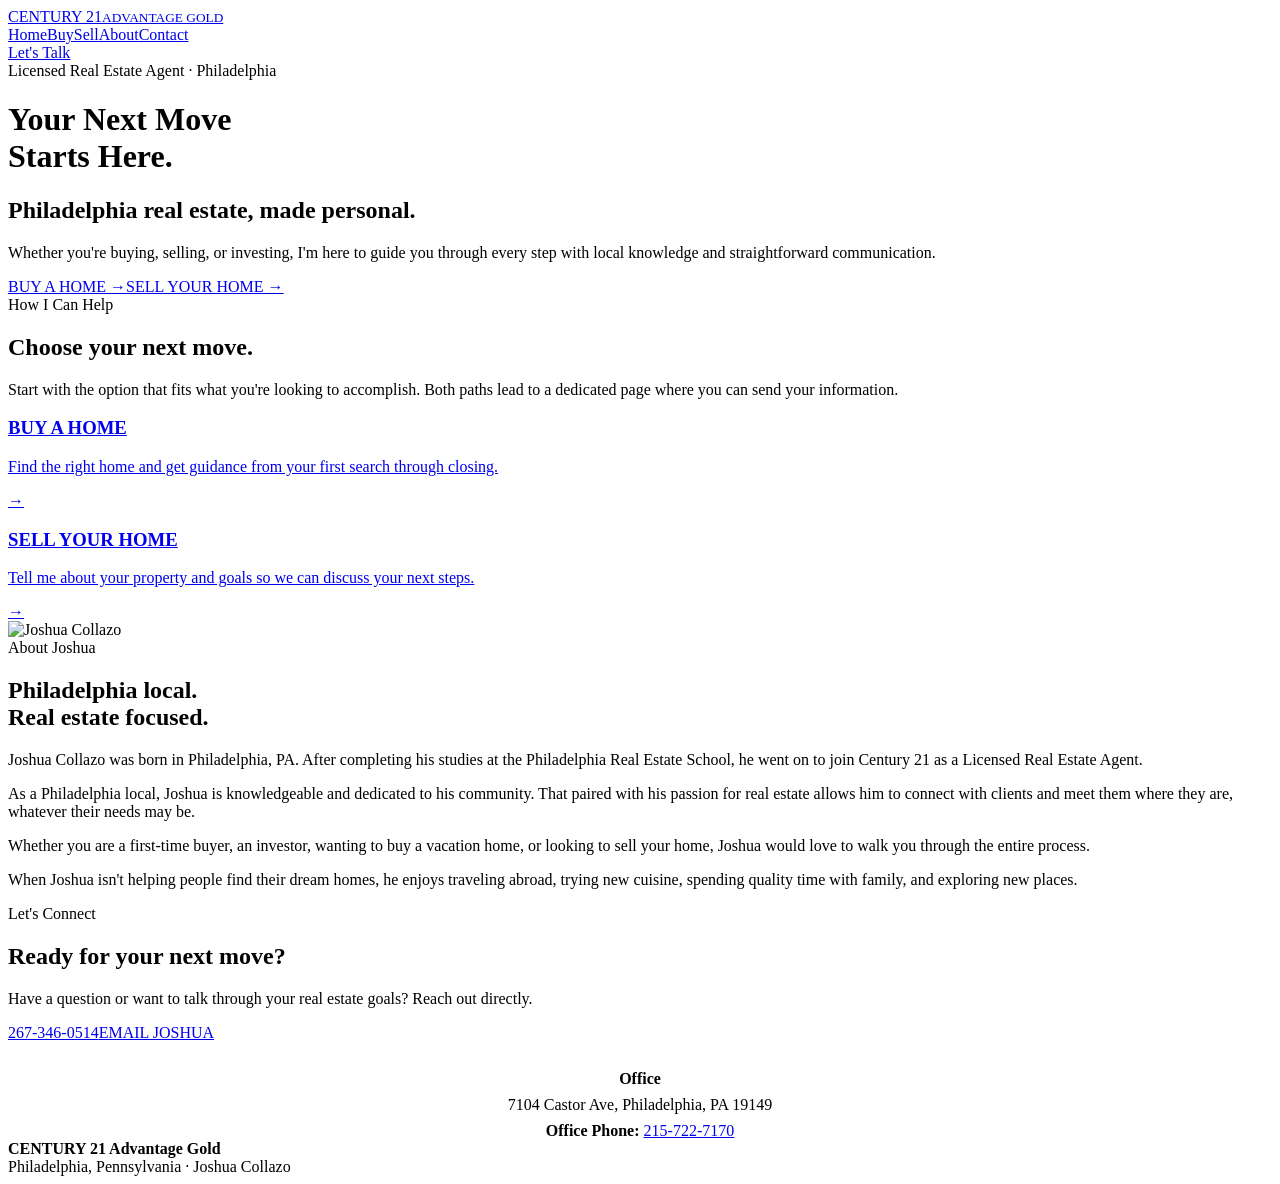
==== index.html @ b2d81b56 "Add files via upload" ====
<!doctype html><html lang="en"><head><meta charset="utf-8"><meta name="viewport" content="width=device-width,initial-scale=1"><title>Joshua Collazo | Philadelphia Real Estate</title><link rel="stylesheet" href="style.css"></head><body>
<nav class="nav"><a class="brand" href="index.html">CENTURY 21<small>ADVANTAGE GOLD</small></a><div class="navlinks"><a href="index.html">Home</a><a href="buy.html">Buy</a><a href="sell.html">Sell</a><a href="#about">About</a><a href="#contact">Contact</a></div><a class="navbutton" href="#contact">Let's Talk</a></nav>
<header class="hero"><div class="hero-inner"><div class="eyebrow">Licensed Real Estate Agent · Philadelphia</div><h1>Your Next Move<br><span>Starts Here.</span></h1><h2>Philadelphia real estate, made personal.</h2><p>Whether you're buying, selling, or investing, I'm here to guide you through every step with local knowledge and straightforward communication.</p><div class="actions"><a class="btn gold" href="buy.html">BUY A HOME →</a><a class="btn clear" href="sell.html">SELL YOUR HOME →</a></div></div></header>
<section class="section"><div class="wrap"><div class="kicker">How I Can Help</div><h2>Choose your next move.</h2><p class="lead">Start with the option that fits what you're looking to accomplish. Both paths lead to a dedicated page where you can send your information.</p><div class="choice-grid"><a class="choice" href="buy.html"><h3>BUY A HOME</h3><p>Find the right home and get guidance from your first search through closing.</p><div class="arrow">→</div></a><a class="choice sell" href="sell.html"><h3>SELL YOUR HOME</h3><p>Tell me about your property and goals so we can discuss your next steps.</p><div class="arrow">→</div></a></div></div></section>
<section class="section about" id="about"><div class="wrap aboutgrid"><img src="joshua-headshot.jpg" alt="Joshua Collazo"><div><div class="kicker">About Joshua</div><h2>Philadelphia local.<br>Real estate focused.</h2><div class="goldline"></div><p>Joshua Collazo was born in Philadelphia, PA. After completing his studies at the Philadelphia Real Estate School, he went on to join Century 21 as a Licensed Real Estate Agent.</p><p>As a Philadelphia local, Joshua is knowledgeable and dedicated to his community. That paired with his passion for real estate allows him to connect with clients and meet them where they are, whatever their needs may be.</p><p>Whether you are a first-time buyer, an investor, wanting to buy a vacation home, or looking to sell your home, Joshua would love to walk you through the entire process.</p><p>When Joshua isn't helping people find their dream homes, he enjoys traveling abroad, trying new cuisine, spending quality time with family, and exploring new places.</p></div></div></section>
<section class="section contact" id="contact"><div class="wrap"><div class="kicker">Let's Connect</div><h2>Ready for your next move?</h2><p>Have a question or want to talk through your real estate goals? Reach out directly.</p><div class="actions" style="justify-content:center"><a class="btn gold" href="tel:2673460514">267-346-0514</a><a class="btn" href="mailto:Joshua.collazo@c21ag.com">EMAIL JOSHUA</a></div><div style="margin-top:28px;text-align:center"><p style="margin:0 0 8px"><strong>Office</strong></p><p style="margin:0 0 8px">7104 Castor Ave, Philadelphia, PA 19149</p><p style="margin:0"><strong>Office Phone:</strong> <a href="tel:2157227170">215-722-7170</a></p></div></div></section>
<footer><div><strong>CENTURY 21 Advantage Gold</strong></div><div>Philadelphia, Pennsylvania · Joshua Collazo</div></footer></body></html>
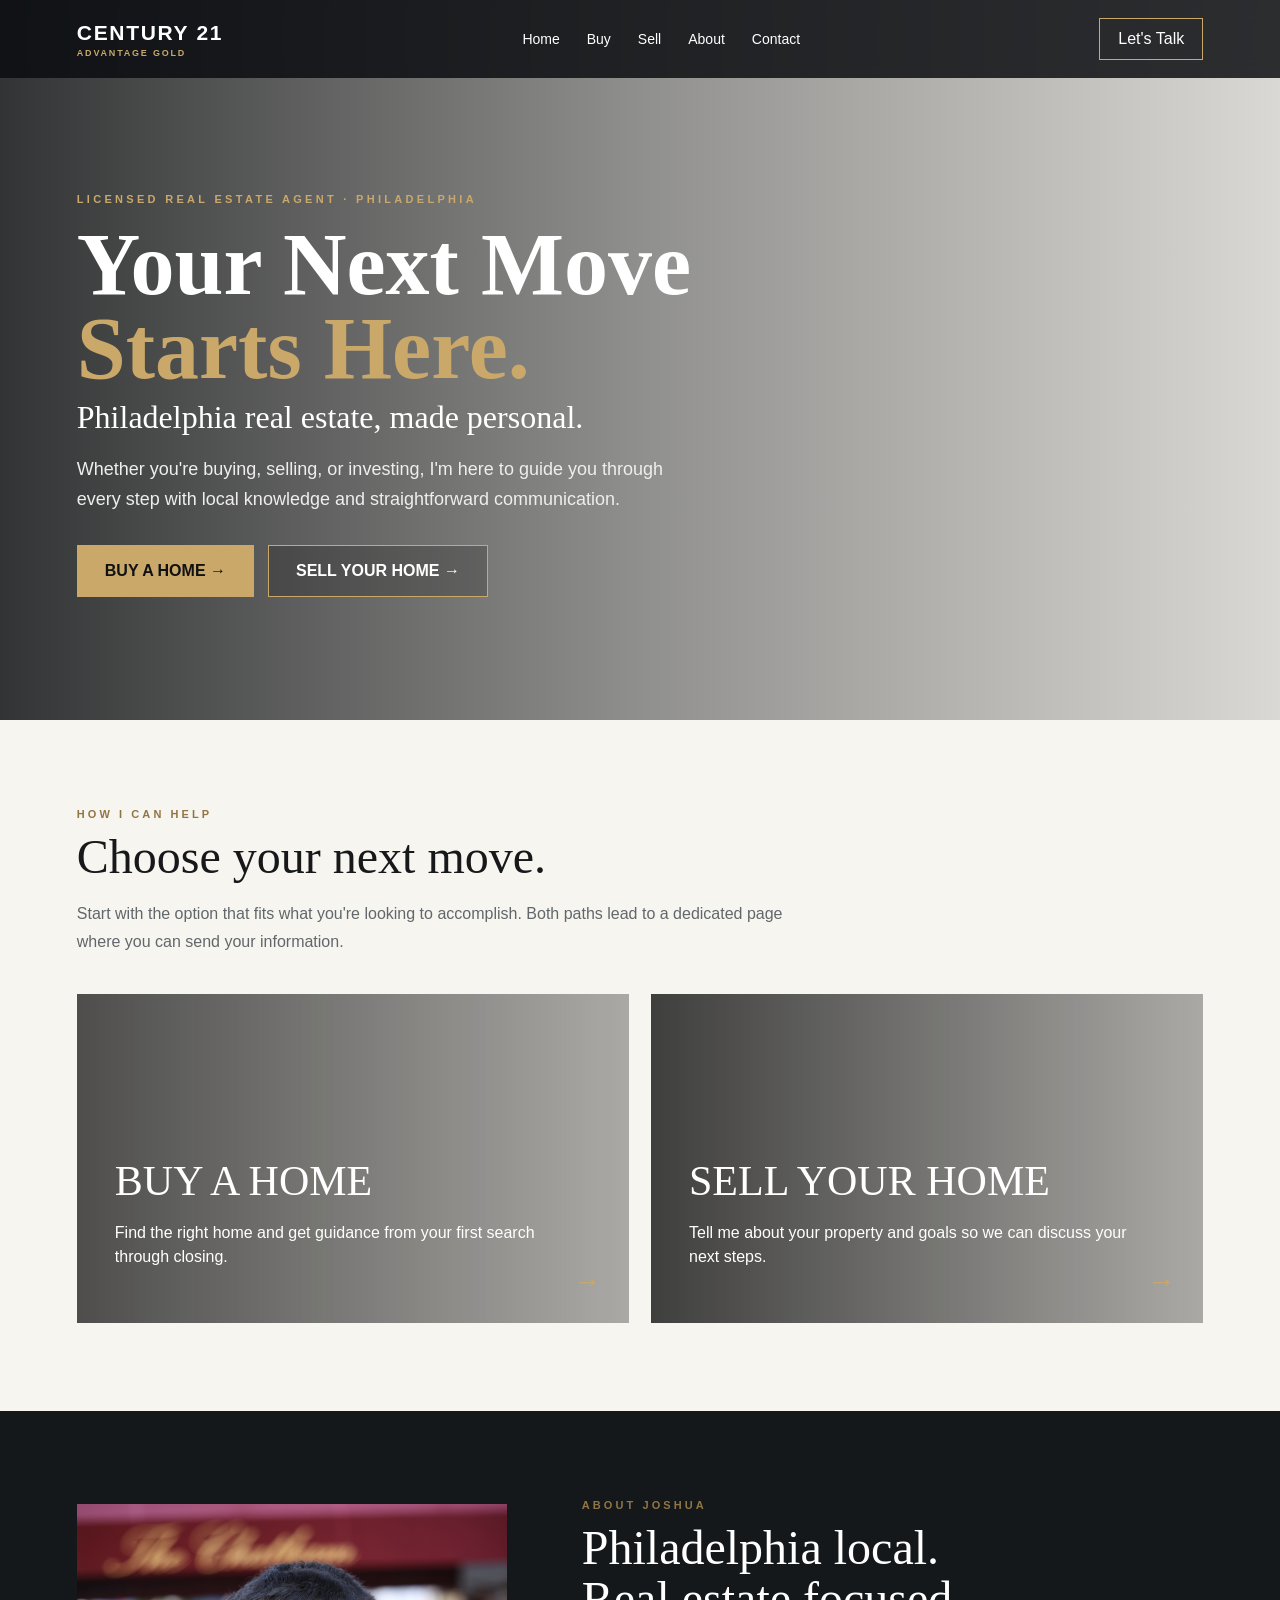
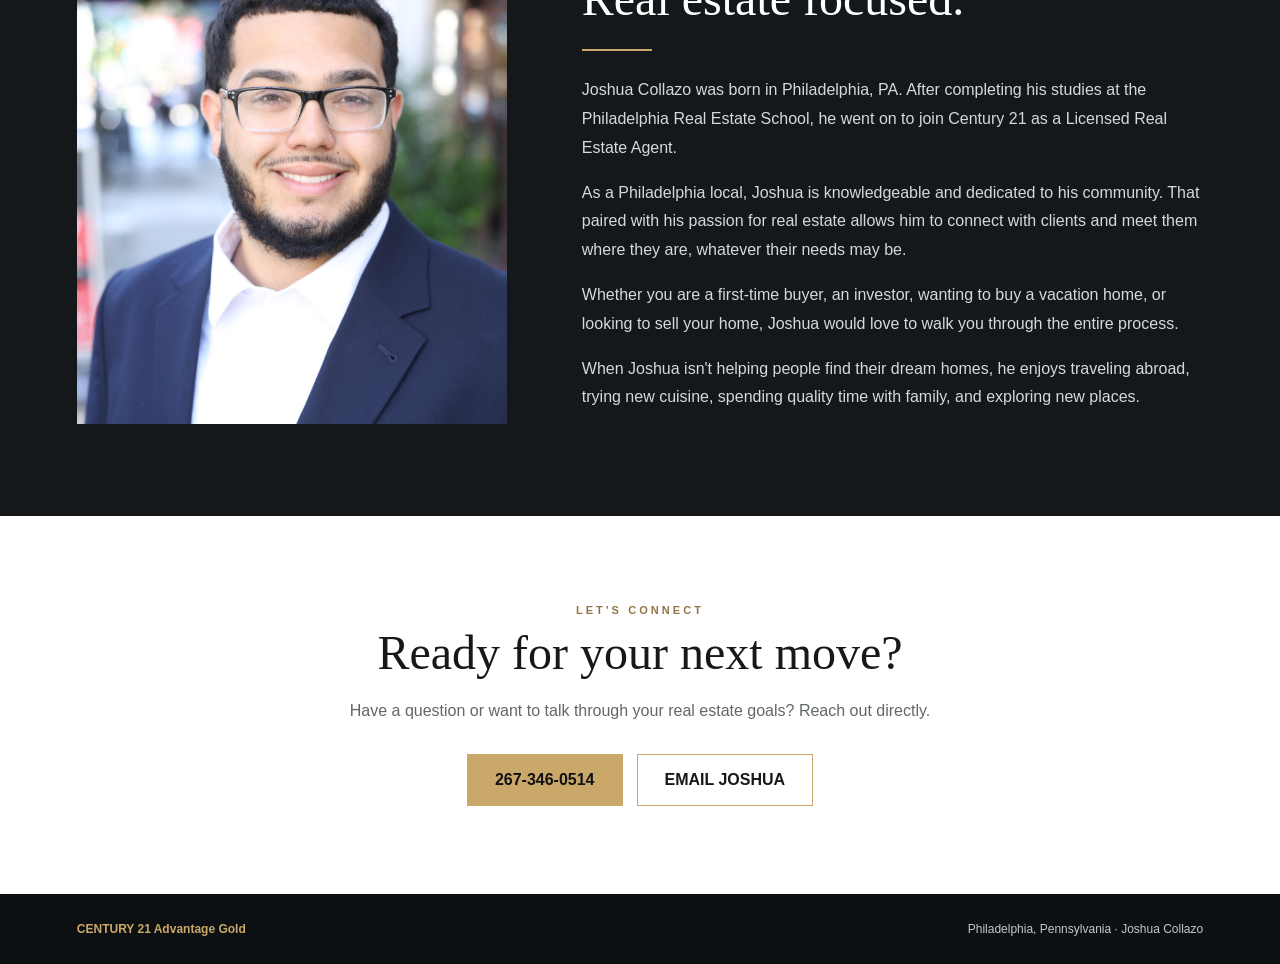
==== commit 0dc6cd07: "Add files via upload" ====
--- a/index.html
+++ b/index.html
@@ -3,5 +3,5 @@
 <header class="hero"><div class="hero-inner"><div class="eyebrow">Licensed Real Estate Agent · Philadelphia</div><h1>Your Next Move<br><span>Starts Here.</span></h1><h2>Philadelphia real estate, made personal.</h2><p>Whether you're buying, selling, or investing, I'm here to guide you through every step with local knowledge and straightforward communication.</p><div class="actions"><a class="btn gold" href="buy.html">BUY A HOME →</a><a class="btn clear" href="sell.html">SELL YOUR HOME →</a></div></div></header>
 <section class="section"><div class="wrap"><div class="kicker">How I Can Help</div><h2>Choose your next move.</h2><p class="lead">Start with the option that fits what you're looking to accomplish. Both paths lead to a dedicated page where you can send your information.</p><div class="choice-grid"><a class="choice" href="buy.html"><h3>BUY A HOME</h3><p>Find the right home and get guidance from your first search through closing.</p><div class="arrow">→</div></a><a class="choice sell" href="sell.html"><h3>SELL YOUR HOME</h3><p>Tell me about your property and goals so we can discuss your next steps.</p><div class="arrow">→</div></a></div></div></section>
 <section class="section about" id="about"><div class="wrap aboutgrid"><img src="joshua-headshot.jpg" alt="Joshua Collazo"><div><div class="kicker">About Joshua</div><h2>Philadelphia local.<br>Real estate focused.</h2><div class="goldline"></div><p>Joshua Collazo was born in Philadelphia, PA. After completing his studies at the Philadelphia Real Estate School, he went on to join Century 21 as a Licensed Real Estate Agent.</p><p>As a Philadelphia local, Joshua is knowledgeable and dedicated to his community. That paired with his passion for real estate allows him to connect with clients and meet them where they are, whatever their needs may be.</p><p>Whether you are a first-time buyer, an investor, wanting to buy a vacation home, or looking to sell your home, Joshua would love to walk you through the entire process.</p><p>When Joshua isn't helping people find their dream homes, he enjoys traveling abroad, trying new cuisine, spending quality time with family, and exploring new places.</p></div></div></section>
-<section class="section contact" id="contact"><div class="wrap"><div class="kicker">Let's Connect</div><h2>Ready for your next move?</h2><p>Have a question or want to talk through your real estate goals? Reach out directly.</p><div class="actions" style="justify-content:center"><a class="btn gold" href="tel:2673460514">267-346-0514</a><a class="btn" href="mailto:Joshua.collazo@c21ag.com">EMAIL JOSHUA</a></div><div style="margin-top:28px;text-align:center"><p style="margin:0 0 8px"><strong>Office</strong></p><p style="margin:0 0 8px">7104 Castor Ave, Philadelphia, PA 19149</p><p style="margin:0"><strong>Office Phone:</strong> <a href="tel:2157227170">215-722-7170</a></p></div></div></section>
+<section class="section contact" id="contact"><div class="wrap"><div class="kicker">Let's Connect</div><h2>Ready for your next move?</h2><p>Have a question or want to talk through your real estate goals? Reach out directly.</p><div class="actions" style="justify-content:center"><a class="btn gold" href="tel:2673460514">267-346-0514</a><a class="btn" href="mailto:Joshua.collazo@c21ag.com">EMAIL JOSHUA</a></div></div></section>
 <footer><div><strong>CENTURY 21 Advantage Gold</strong></div><div>Philadelphia, Pennsylvania · Joshua Collazo</div></footer></body></html>
--- a/style.css
+++ b/style.css
@@ -0,0 +1,17 @@
+
+*{box-sizing:border-box}html{scroll-behavior:smooth}body{margin:0;font-family:Arial,Helvetica,sans-serif;color:#16181a;background:#f7f5f0}a{text-decoration:none;color:inherit}button,input,select,textarea{font:inherit}
+:root{--black:#111417;--gold:#c9a86a;--cream:#f7f5f0;--line:#ddd9cf}
+.nav{position:absolute;top:0;left:0;right:0;z-index:20;height:78px;padding:0 6%;display:flex;align-items:center;justify-content:space-between;background:rgba(10,13,16,.84);color:white;backdrop-filter:blur(8px)}
+.brand{font-weight:800;font-size:21px;letter-spacing:.08em}.brand small{display:block;font-size:9px;letter-spacing:.2em;color:var(--gold);margin-top:3px}
+.navlinks{display:flex;gap:27px;font-size:14px}.navlinks a:hover{color:var(--gold)}.navbutton{border:1px solid var(--gold);padding:11px 18px}
+.hero{min-height:720px;padding:140px 6% 70px;color:white;background:linear-gradient(90deg,rgba(7,9,11,.82),rgba(7,9,11,.43),rgba(7,9,11,.12)),url('https://upload.wikimedia.org/wikipedia/commons/e/e4/Phila_skyline02.jpg') center/cover;display:flex;align-items:center}
+.hero-inner{max-width:1250px;width:100%;margin:auto}.eyebrow{font-size:11px;letter-spacing:.3em;color:var(--gold);font-weight:700;text-transform:uppercase}.hero h1{font:700 clamp(54px,7vw,88px)/.95 Georgia,serif;margin:18px 0 8px}.hero h1 span{color:var(--gold)}.hero h2{font:32px Georgia,serif;font-weight:400;margin:0 0 15px}.hero p{max-width:620px;line-height:1.7;font-size:18px;color:#eee}
+.actions{display:flex;gap:14px;flex-wrap:wrap;margin-top:30px}.btn{display:inline-block;padding:16px 27px;border:1px solid var(--gold);font-weight:800;cursor:pointer}.btn.gold{background:var(--gold);color:#111}.btn.clear{color:white;background:rgba(0,0,0,.2)}
+.section{padding:88px 6%}.wrap{max-width:1200px;margin:auto}.kicker{font-size:11px;letter-spacing:.28em;color:#927544;font-weight:800;text-transform:uppercase}h2{font:48px/1.05 Georgia,serif;margin:12px 0 18px}.lead{max-width:720px;color:#61676a;line-height:1.75}
+.choice-grid{display:grid;grid-template-columns:1fr 1fr;gap:22px;margin-top:38px}.choice{min-height:310px;padding:38px;color:white;position:relative;overflow:hidden;background:linear-gradient(90deg,#111b,#1115),url('https://upload.wikimedia.org/wikipedia/commons/e/e4/Phila_skyline02.jpg') center/cover}.choice.sell{background:linear-gradient(90deg,#111c,#1115),url('https://images.unsplash.com/photo-1600607687920-4e2a09cf159d?auto=format&fit=crop&w=1400&q=85') center/cover}.choice h3{font:42px Georgia,serif;margin:125px 0 8px}.choice p{max-width:450px;line-height:1.5}.choice .arrow{position:absolute;right:28px;bottom:25px;color:var(--gold);font-size:28px}
+.about{background:#15181b;color:white}.aboutgrid{display:grid;grid-template-columns:430px 1fr;gap:75px;align-items:center}.about img{width:100%;height:520px;object-fit:cover;object-position:center top}.about p{color:#d7d8d9;line-height:1.8}.goldline{height:2px;width:70px;background:var(--gold);margin:25px 0}
+.contact{background:white;text-align:center}.contact p{max-width:650px;margin:0 auto 25px;color:#62676a;line-height:1.7}
+footer{background:#0d1013;color:#c6c9cb;padding:28px 6%;display:flex;justify-content:space-between;font-size:12px}footer strong{color:var(--gold)}
+.pagehead{padding:155px 6% 75px;background:#15181b;color:white}.pagehead h1{font:64px Georgia,serif;margin:14px 0}.pagehead p{max-width:650px;line-height:1.7;color:#ddd}
+.formsection{padding:70px 6%}.form{max-width:900px;margin:auto;background:white;padding:38px;display:grid;grid-template-columns:1fr 1fr;gap:20px;box-shadow:0 15px 45px #00000012}label{font-size:12px;font-weight:800}input,select,textarea{display:block;width:100%;margin-top:7px;padding:14px;border:1px solid #d2d4d5;background:white}textarea{min-height:145px}.full{grid-column:1/-1}.submit{background:#15181b;color:white;border:0;padding:16px;font-weight:800;cursor:pointer}.success{display:none;max-width:900px;margin:18px auto 0;padding:18px;background:#eee9dc;border-left:3px solid var(--gold)}
+@media(max-width:800px){.navlinks,.navbutton{display:none}.hero{min-height:650px}.choice-grid,.aboutgrid,.form{grid-template-columns:1fr}.aboutgrid{gap:35px}.about img{height:430px}.full{grid-column:auto}h2{font-size:40px}.pagehead h1{font-size:50px}footer{display:block;line-height:2}}
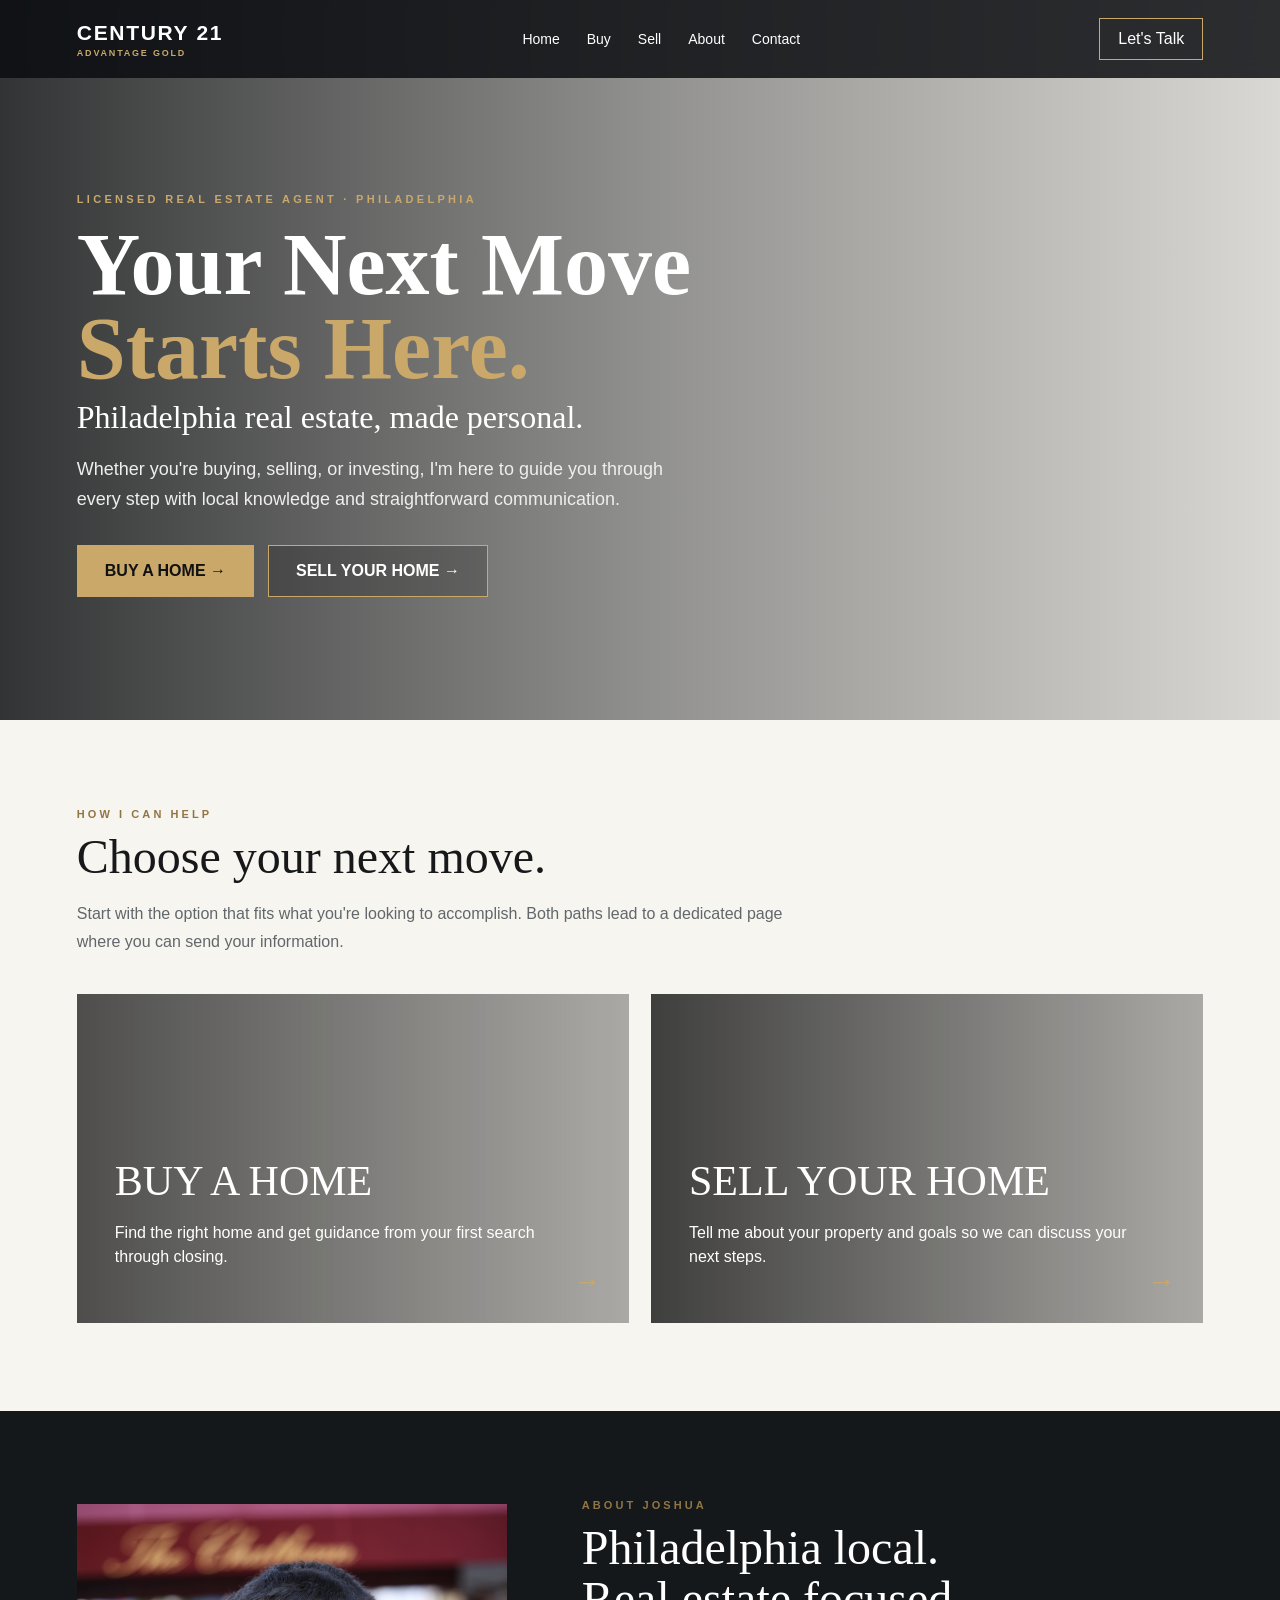
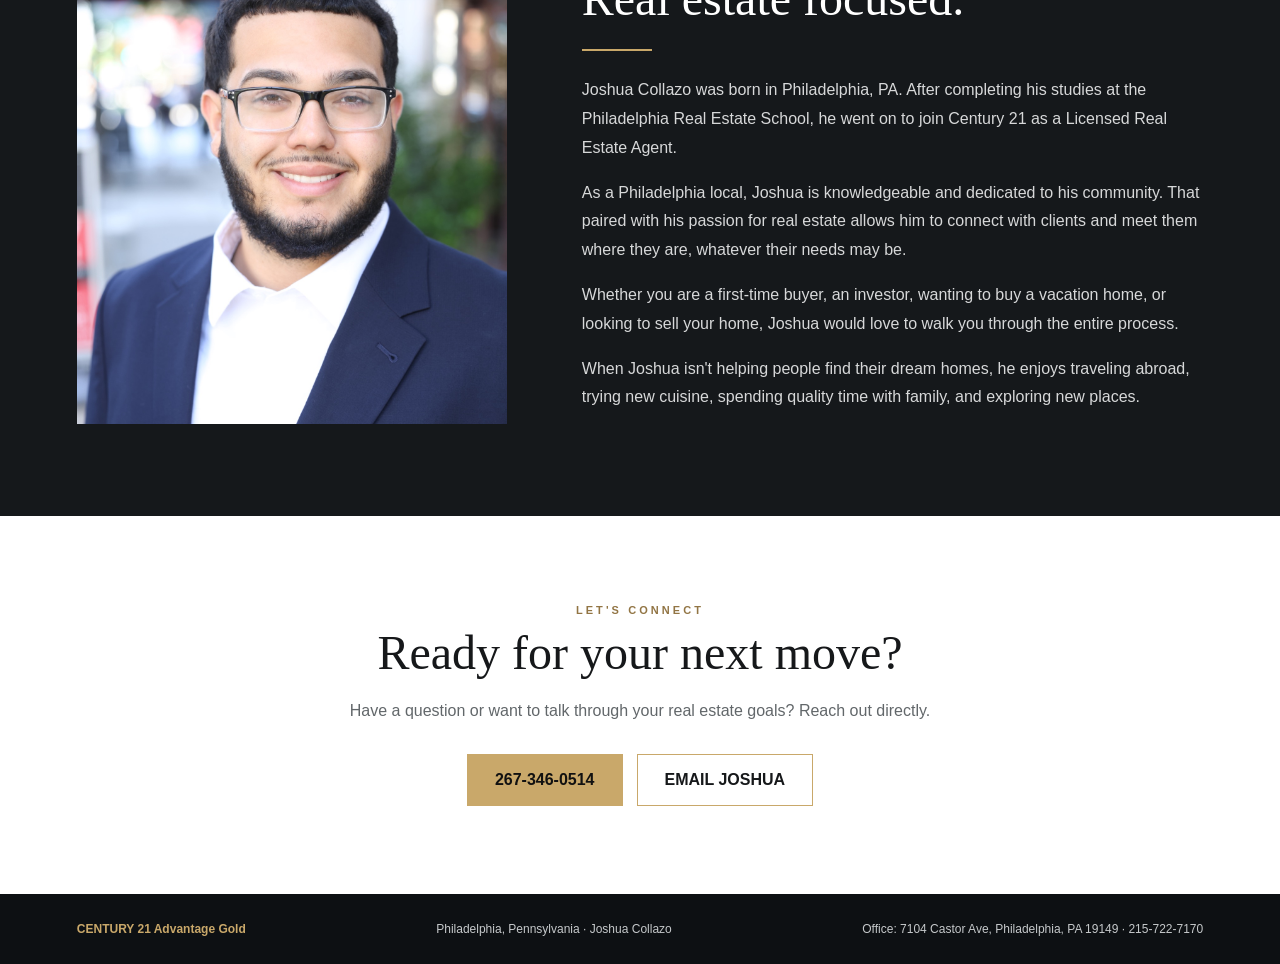
==== commit 977bae92: "Update index.html" ====
--- a/index.html
+++ b/index.html
@@ -4,4 +4,4 @@
 <section class="section"><div class="wrap"><div class="kicker">How I Can Help</div><h2>Choose your next move.</h2><p class="lead">Start with the option that fits what you're looking to accomplish. Both paths lead to a dedicated page where you can send your information.</p><div class="choice-grid"><a class="choice" href="buy.html"><h3>BUY A HOME</h3><p>Find the right home and get guidance from your first search through closing.</p><div class="arrow">→</div></a><a class="choice sell" href="sell.html"><h3>SELL YOUR HOME</h3><p>Tell me about your property and goals so we can discuss your next steps.</p><div class="arrow">→</div></a></div></div></section>
 <section class="section about" id="about"><div class="wrap aboutgrid"><img src="joshua-headshot.jpg" alt="Joshua Collazo"><div><div class="kicker">About Joshua</div><h2>Philadelphia local.<br>Real estate focused.</h2><div class="goldline"></div><p>Joshua Collazo was born in Philadelphia, PA. After completing his studies at the Philadelphia Real Estate School, he went on to join Century 21 as a Licensed Real Estate Agent.</p><p>As a Philadelphia local, Joshua is knowledgeable and dedicated to his community. That paired with his passion for real estate allows him to connect with clients and meet them where they are, whatever their needs may be.</p><p>Whether you are a first-time buyer, an investor, wanting to buy a vacation home, or looking to sell your home, Joshua would love to walk you through the entire process.</p><p>When Joshua isn't helping people find their dream homes, he enjoys traveling abroad, trying new cuisine, spending quality time with family, and exploring new places.</p></div></div></section>
 <section class="section contact" id="contact"><div class="wrap"><div class="kicker">Let's Connect</div><h2>Ready for your next move?</h2><p>Have a question or want to talk through your real estate goals? Reach out directly.</p><div class="actions" style="justify-content:center"><a class="btn gold" href="tel:2673460514">267-346-0514</a><a class="btn" href="mailto:Joshua.collazo@c21ag.com">EMAIL JOSHUA</a></div></div></section>
-<footer><div><strong>CENTURY 21 Advantage Gold</strong></div><div>Philadelphia, Pennsylvania · Joshua Collazo</div></footer></body></html>+<footer><div><strong>CENTURY 21 Advantage Gold</strong></div><div>Philadelphia, Pennsylvania · Joshua Collazo</div><div>Office: 7104 Castor Ave, Philadelphia, PA 19149 · 215-722-7170</div></footer></body></html>
